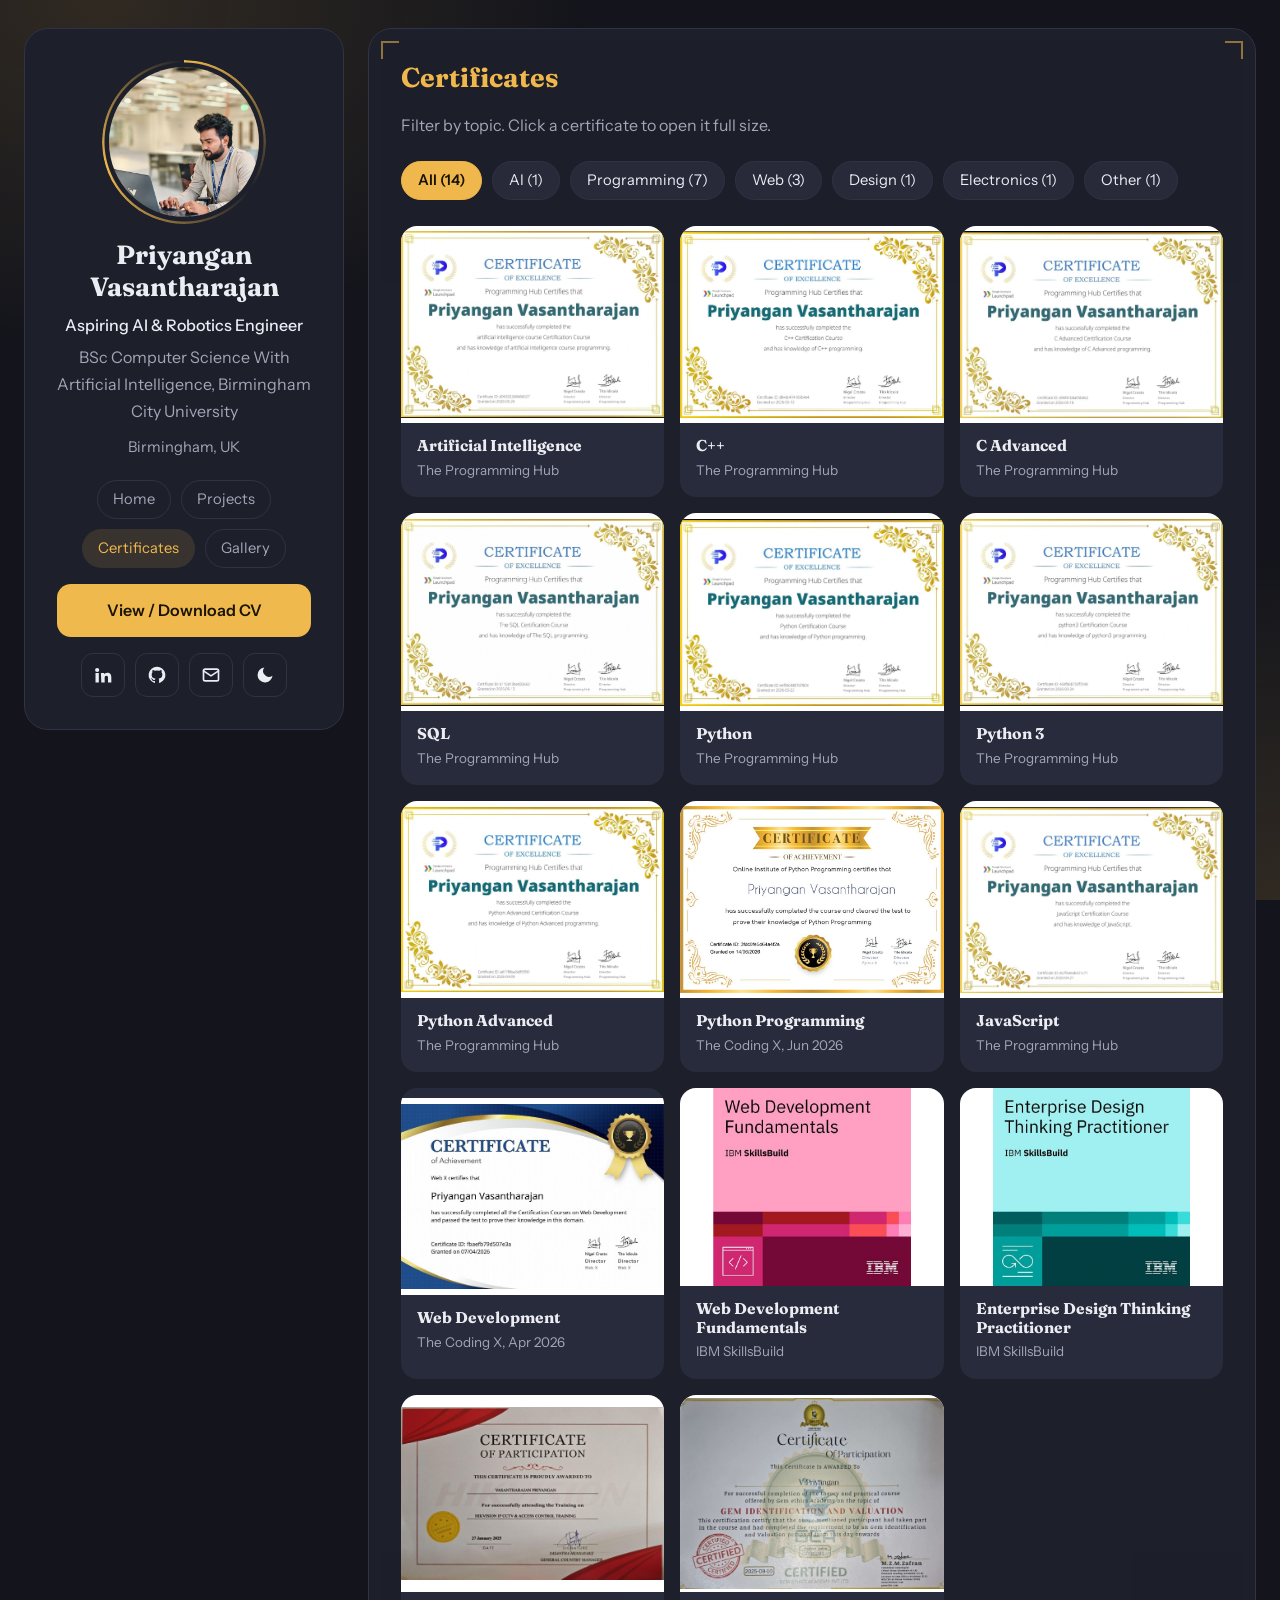
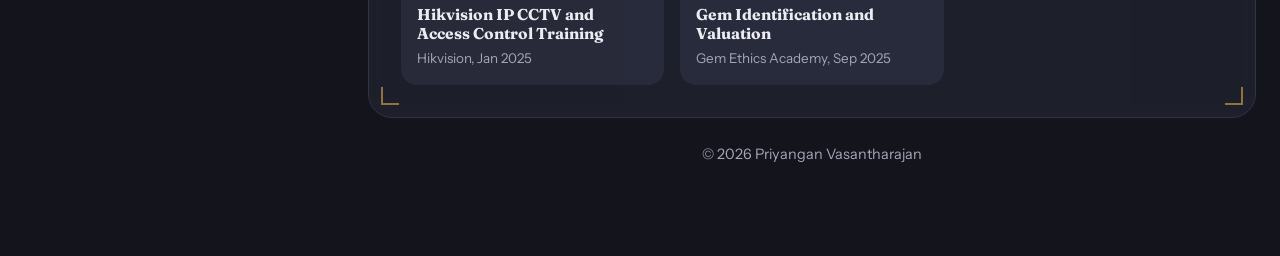
==== certificates.html @ a1d41d50 "Remove Contact me button and make CV button gold Co-Authored-By: Claude Opus 5.5 <noreply@anthropic." ====
<!DOCTYPE html>
<html lang="en">
<head>
<meta charset="UTF-8">
<meta name="viewport" content="width=device-width, initial-scale=1">
<title>Certificates | Priyangan Vasantharajan</title>
<meta name="description" content="Certificates earned by Priyangan Vasantharajan in AI, programming, web development, design and electronics.">
<meta name="author" content="Priyangan Vasantharajan">
<meta name="robots" content="index, follow">
<link rel="canonical" href="https://tvpriyangan-ai.github.io/certificates.html">
<meta property="og:type" content="website">
<meta property="og:site_name" content="Priyangan Vasantharajan">
<meta property="og:title" content="Certificates | Priyangan Vasantharajan">
<meta property="og:description" content="Certificates earned by Priyangan Vasantharajan in AI, programming, web development, design and electronics.">
<meta property="og:url" content="https://tvpriyangan-ai.github.io/certificates.html">
<meta property="og:image" content="https://tvpriyangan-ai.github.io/images/priLab.jpeg">
<meta name="twitter:card" content="summary_large_image">
<link rel="icon" href="images/priLab.jpeg">
<script>document.documentElement.classList.add("js");try{var t=localStorage.getItem("theme");if(t)document.documentElement.setAttribute("data-theme",t)}catch(e){}</script>
<link rel="preconnect" href="https://fonts.googleapis.com">
<link rel="preconnect" href="https://fonts.gstatic.com" crossorigin>
<link href="https://fonts.googleapis.com/css2?family=Fraunces:opsz,wght@9..144,600;9..144,700&family=Instrument+Sans:wght@400;500;600&display=swap" rel="stylesheet">
<link rel="stylesheet" href="style.css">
</head>
<body id="top">
<div id="bar"></div>
<div class="layout two">

<aside class="side">
  <div class="panel prof rv zoom">
    <div class="ph"><img src="images/priLab.jpeg" alt="Priyangan Vasantharajan"></div>
    <h1>Priyangan Vasantharajan</h1>
    <p class="role">Aspiring AI &amp; Robotics Engineer</p>
    <p class="muted">BSc Computer Science With Artificial Intelligence, Birmingham City University</p>
    <p class="where">Birmingham, UK</p>
    <div class="pills"><a href="index.html">Home</a><a href="projects.html">Projects</a><a class="on" href="certificates.html">Certificates</a><a href="gallery.html">Gallery</a></div>
    <a class="btn" href="Priyangan_Updated_CV.pdf" target="_blank" rel="noopener">View / Download CV</a>
    <div class="icons">
      <a href="https://linkedin.com/in/tv-priyangan" target="_blank" rel="noopener" aria-label="LinkedIn"><svg viewBox="0 0 24 24"><path d="M4.98 3.5a2.5 2.5 0 1 1 0 5 2.5 2.5 0 0 1 0-5zM3 9.5h4V21H3zM9.5 9.5h3.8v1.6c.6-1 1.9-1.9 3.9-1.9 4 0 4.8 2.6 4.8 6V21h-4v-5c0-1.3 0-3-1.9-3s-2.1 1.4-2.1 2.9V21h-4z"/></svg></a>
      <a href="https://github.com/tvpriyangan-ai" target="_blank" rel="noopener" aria-label="GitHub"><svg viewBox="0 0 24 24"><path d="M12 2a10 10 0 0 0-3.2 19.5c.5.1.7-.2.7-.5v-1.8c-2.8.6-3.4-1.2-3.4-1.2-.5-1.2-1.1-1.5-1.1-1.5-.9-.6.1-.6.1-.6 1 .1 1.5 1 1.5 1 .9 1.5 2.4 1.1 3 .8.1-.7.4-1.1.6-1.4-2.2-.3-4.6-1.1-4.6-5 0-1.1.4-2 1-2.7-.1-.3-.4-1.3.1-2.7 0 0 .8-.3 2.8 1a9.6 9.6 0 0 1 5 0c2-1.3 2.8-1 2.8-1 .5 1.4.2 2.4.1 2.7.6.7 1 1.6 1 2.7 0 3.9-2.4 4.7-4.6 5 .4.3.7.9.7 1.9v2.8c0 .3.2.6.7.5A10 10 0 0 0 12 2z"/></svg></a>
      <a href="mailto:tvpriyangan@gmail.com" aria-label="Email"><svg class="st" viewBox="0 0 24 24"><rect x="3" y="5" width="18" height="14" rx="2"/><path d="m3 7 9 6 9-6"/></svg></a>
      <button id="theme" type="button" aria-label="Switch light or dark theme"><svg viewBox="0 0 24 24"><path d="M21 12.8A9 9 0 1 1 11.2 3a7 7 0 0 0 9.8 9.8z"/></svg></button>
    </div>
  </div>
</aside>

<main>
<section class="panel rv">
    <h2>Certificates</h2>
    <p class="lead" style="margin-bottom:22px">Filter by topic. Click a certificate to open it full size.</p>
    <div class="tabs" id="tabs" role="group" aria-label="Filter certificates"></div>
    <div class="certs" id="all-certs"></div>
  </section>
<footer>© 2026 Priyangan Vasantharajan</footer>
</main>

</div>
<script src="data.js"></script>
<script src="app.js"></script>
</body>
</html>
---- style.css ----
:root {
  --bg: #14151c;
  --card: #1d1f2a;
  --card2: #282b3b;
  --line: #2f3345;
  --text: #ecedf3;
  --muted: #a3a6b8;
  --gold: #f0b94d;
  --soft: rgba(240, 185, 77, 0.13);
  --ink: #1a1405;
}
:root[data-theme="light"] {
  --bg: #f1eee6;
  --card: #fff;
  --card2: #efeadc;
  --line: #e3dccb;
  --text: #22232d;
  --muted: #5f6172;
  --gold: #a9710a;
  --soft: rgba(169, 113, 10, 0.12);
  --ink: #fff;
}
* {
  box-sizing: border-box;
  margin: 0;
}
html {
  scroll-behavior: smooth;
  scroll-padding-top: 24px;
}
body {
  background: var(--bg);
  color: var(--text);
  font:
    400 1rem/1.7 "Instrument Sans",
    system-ui,
    sans-serif;
  min-height: 100vh;
}
body::before {
  content: "";
  position: fixed;
  inset: 0;
  z-index: -1;
  background:
    radial-gradient(700px 500px at 8% 0, var(--soft), transparent 70%),
    radial-gradient(600px 500px at 100% 100%, var(--soft), transparent 70%);
}
h1,
h2,
h3 {
  font-family: Fraunces, Georgia, serif;
  line-height: 1.2;
}
a {
  color: inherit;
}
:focus-visible {
  outline: 2px solid var(--gold);
  outline-offset: 3px;
}
#bar {
  position: fixed;
  top: 0;
  left: 0;
  height: 3px;
  width: 100%;
  background: var(--gold);
  transform: scaleX(0);
  transform-origin: 0 50%;
  z-index: 20;
}
.layout {
  max-width: 1320px;
  margin: 0 auto;
  padding: 28px 24px 60px;
  display: grid;
  grid-template-columns: 320px minmax(0, 1fr) 190px;
  gap: 24px;
  align-items: start;
}
.side {
  position: sticky;
  top: 28px;
}
.panel {
  background: var(--card);
  border: 1px solid var(--line);
  border-radius: 24px;
  padding: 32px;
  margin-bottom: 24px;
}
.side .panel {
  margin: 0;
}
h2 {
  font-size: 1.7rem;
  color: var(--gold);
  margin-bottom: 18px;
}
.muted,
.lead {
  color: var(--muted);
}
/* profile */
.prof {
  text-align: center;
}
.ph {
  position: relative;
  width: 150px;
  height: 150px;
  margin: 6px auto 22px;
}
.ph::before {
  content: "";
  position: absolute;
  inset: -7px;
  border-radius: 50%;
  background: conic-gradient(
    var(--gold),
    transparent 35%,
    var(--gold) 70%,
    transparent
  );
  -webkit-mask: radial-gradient(
    farthest-side,
    transparent calc(100% - 3px),
    #000 calc(100% - 2px)
  );
  mask: radial-gradient(
    farthest-side,
    transparent calc(100% - 3px),
    #000 calc(100% - 2px)
  );
  animation: spin 9s linear infinite;
}
.ph img {
  width: 100%;
  height: 100%;
  border-radius: 50%;
  object-fit: cover;
  object-position: 70% 30%;
  position: relative;
}
@keyframes spin {
  to {
    transform: rotate(360deg);
  }
}
.prof h1 {
  font-size: 1.65rem;
  margin-bottom: 10px;
}
.prof .role {
  color: var(--text);
  font-weight: 500;
  margin-bottom: 4px;
}
.prof .where {
  color: var(--muted);
  font-size: 0.92rem;
  margin: 10px 0 20px;
}
.pills {
  display: flex;
  gap: 10px;
  justify-content: center;
  margin-bottom: 16px;
}
.pills a {
  border: 1px solid var(--line);
  border-radius: 30px;
  padding: 7px 20px;
  text-decoration: none;
  color: var(--muted);
}
.pills a.on,
.pills a:hover {
  background: var(--soft);
  color: var(--gold);
  border-color: transparent;
}
.btn {
  display: block;
  text-align: center;
  padding: 13px;
  border-radius: 14px;
  background: var(--gold);
  color: var(--ink);
  font-weight: 600;
  text-decoration: none;
  margin-bottom: 10px;
  transition:
    transform 0.25s,
    box-shadow 0.25s;
}
.btn:hover {
  transform: translateY(-3px);
  box-shadow: 0 10px 24px var(--soft);
}
.btn.alt {
  background: none;
  border: 1.5px solid var(--gold);
  color: var(--gold);
}
.icons {
  display: flex;
  gap: 10px;
  justify-content: center;
  margin-top: 16px;
}
.icons a,
.icons button {
  width: 44px;
  height: 44px;
  border-radius: 12px;
  border: 1px solid var(--line);
  background: none;
  color: var(--text);
  display: grid;
  place-items: center;
  cursor: pointer;
  transition: 0.25s;
}
.icons a:hover,
.icons button:hover {
  border-color: var(--gold);
  color: var(--gold);
  transform: translateY(-3px);
}
.icons svg {
  width: 20px;
  height: 20px;
  fill: currentColor;
}
.icons svg.st {
  fill: none;
  stroke: currentColor;
  stroke-width: 2;
  stroke-linecap: round;
  stroke-linejoin: round;
}
/* toc */
.toc h2 {
  font-family: "Instrument Sans", sans-serif;
  font-size: 0.8rem;
  letter-spacing: 0.14em;
  margin-bottom: 12px;
}
.toc ol {
  list-style: none;
  padding: 0;
  display: grid;
}
.toc a {
  display: flex;
  justify-content: space-between;
  padding: 6px 10px;
  border-left: 2px solid var(--line);
  text-decoration: none;
  color: var(--muted);
  font-size: 0.95rem;
  transition: 0.25s;
}
.toc a span {
  font-size: 0.72rem;
  opacity: 0.6;
  align-self: center;
}
.toc a.on {
  color: var(--text);
  border-color: var(--gold);
  padding-left: 16px;
}
/* content */
.about p {
  color: var(--muted);
  margin-bottom: 14px;
  max-width: 70ch;
  font-size: 1.05rem;
}
.about p strong {
  color: var(--text);
}
.chips {
  display: flex;
  flex-wrap: wrap;
  gap: 8px;
  list-style: none;
  padding: 0;
}
.chips li {
  background: var(--card2);
  border-radius: 20px;
  padding: 3px 13px;
  font-size: 0.85rem;
}
.stats {
  display: grid;
  grid-template-columns: repeat(auto-fit, minmax(150px, 1fr));
  gap: 14px;
}
.stat {
  background: var(--card2);
  border-radius: 16px;
  padding: 22px 16px;
  text-align: center;
}
.stat b {
  display: block;
  font:
    700 2.2rem Fraunces,
    serif;
  color: var(--gold);
}
.stat span {
  color: var(--muted);
  font-size: 0.9rem;
}
.skills {
  display: grid;
  grid-template-columns: repeat(auto-fit, minmax(220px, 1fr));
  gap: 22px;
}
.skills h3 {
  font-size: 1.05rem;
  margin-bottom: 10px;
}
.projects {
  display: grid;
  grid-template-columns: repeat(auto-fit, minmax(280px, 1fr));
  gap: 18px;
}
.proj {
  background: var(--card2);
  border-radius: 18px;
  overflow: hidden;
  display: flex;
  flex-direction: column;
  transition:
    transform 0.2s,
    box-shadow 0.3s;
  transform-style: preserve-3d;
}
.proj:hover {
  box-shadow: 0 18px 40px rgba(0, 0, 0, 0.28);
}
.proj.big {
  grid-column: 1/-1;
  flex-direction: row;
}
.shot {
  aspect-ratio: 16/10;
  background: linear-gradient(135deg, var(--card), var(--bg));
  display: flex;
  align-items: center;
  justify-content: center;
  color: var(--muted);
  font-size: 0.85rem;
  text-align: center;
  padding: 10px;
  overflow: hidden;
}
.shot img {
  width: 100%;
  height: 100%;
  object-fit: cover;
  display: block;
  transition: transform 0.7s;
}
.proj:hover .shot img {
  transform: scale(1.06);
}
.big .shot {
  flex: 1.1;
  aspect-ratio: auto;
  min-height: 250px;
}
.pb {
  padding: 20px;
  flex: 1;
  display: flex;
  flex-direction: column;
  gap: 10px;
}
.pb h3 {
  font-size: 1.2rem;
}
.pb p {
  color: var(--muted);
  font-size: 0.94rem;
}
.links {
  margin-top: auto;
  display: flex;
  gap: 16px;
  font-weight: 600;
  font-size: 0.9rem;
}
.links a {
  color: var(--gold);
}
.tl {
  position: relative;
  border-left: 0;
  padding-left: 30px;
  display: grid;
  gap: 28px;
}
.tl::before {
  content: "";
  position: absolute;
  left: 0;
  top: 6px;
  bottom: 6px;
  width: 2px;
  background: var(--gold);
  transform: scaleY(0);
  transform-origin: top;
  transition: transform 1.6s ease;
}
.tl.in::before,
html:not(.js) .tl::before {
  transform: none;
}
.tl article {
  position: relative;
}
.tl article::before {
  content: "";
  position: absolute;
  left: -36px;
  top: 8px;
  width: 14px;
  height: 14px;
  border-radius: 50%;
  background: var(--gold);
  box-shadow: 0 0 0 5px var(--soft);
}
.tl time {
  display: inline-block;
  background: var(--card2);
  border-radius: 6px;
  padding: 0 10px;
  font-size: 0.82rem;
  color: var(--muted);
  margin-bottom: 4px;
}
.tl h3 {
  font-size: 1.15rem;
}
.tl .org {
  color: var(--gold);
  margin-bottom: 4px;
}
.tl p {
  color: var(--muted);
  max-width: 66ch;
}
.certs {
  display: grid;
  grid-template-columns: repeat(auto-fit, minmax(220px, 1fr));
  gap: 16px;
}
.cert {
  border: 0;
  font: inherit;
  color: inherit;
  text-align: left;
  cursor: pointer;
  width: 100%;
  padding: 0;
  background: var(--card2);
  border-radius: 16px;
  overflow: hidden;
  transition: transform 0.3s;
}
.cert:hover {
  transform: translateY(-5px);
}
.cert .shot {
  aspect-ratio: 4/3;
}
.cert .shot img {
  object-fit: contain;
  background: #fff;
}
.cert .b {
  padding: 14px 16px;
}
.cert h3 {
  font-size: 0.98rem;
}
.cert span {
  color: var(--muted);
  font-size: 0.84rem;
}
.cert .lk {
  display: inline-block;
  margin-top: 6px;
  color: var(--gold);
  font-size: 0.84rem;
  font-weight: 600;
}
.more {
  margin-top: 24px;
}
.more .btn {
  display: inline-block;
  padding: 11px 26px;
}
.tabs {
  display: flex;
  gap: 10px;
  flex-wrap: wrap;
  margin-bottom: 26px;
}
.tabs button {
  background: var(--card2);
  color: var(--text);
  border: 1px solid var(--line);
  border-radius: 20px;
  padding: 6px 16px;
  font: inherit;
  font-size: 0.92rem;
  cursor: pointer;
}
.tabs button[aria-pressed="true"] {
  background: var(--gold);
  color: var(--ink);
  border-color: var(--gold);
  font-weight: 600;
}
.gal {
  columns: 3 230px;
  column-gap: 16px;
}
.gi {
  display: block;
  width: 100%;
  position: relative;
  break-inside: avoid;
  margin-bottom: 16px;
  border: 0;
  border-radius: 16px;
  overflow: hidden;
  cursor: pointer;
  padding: 0;
  background: var(--card2);
  color: var(--text);
  font: inherit;
  text-align: left;
}
.gi img {
  width: 100%;
  display: block;
  transition: transform 0.7s;
}
.gi:hover img {
  transform: scale(1.07);
}
.gi .cap {
  position: absolute;
  inset: auto 0 0 0;
  padding: 34px 14px 12px;
  background: linear-gradient(transparent, rgba(0, 0, 0, 0.85));
  color: #fff;
  font-size: 0.88rem;
  transform: translateY(60%);
  opacity: 0;
  transition: 0.4s;
}
.gi:hover .cap,
.gi:focus-visible .cap {
  transform: none;
  opacity: 1;
}
.gi .cap b {
  display: block;
  color: var(--gold);
}
.gi.txt {
  padding: 20px;
  cursor: default;
}
.gi.txt b {
  display: block;
  font:
    700 1.5rem Fraunces,
    serif;
  color: var(--gold);
  margin-bottom: 4px;
}
.contact .row {
  display: flex;
  gap: 12px;
  flex-wrap: wrap;
}
.contact .row a {
  background: var(--card2);
  padding: 12px 22px;
  border-radius: 12px;
  text-decoration: none;
  transition: 0.25s;
}
.contact .row a:hover {
  color: var(--gold);
  transform: translateY(-3px);
}
dialog {
  border: 0;
  border-radius: 16px;
  background: var(--card);
  color: var(--text);
  padding: 16px;
  max-width: min(92vw, 900px);
}
dialog::backdrop {
  background: rgba(0, 0, 0, 0.8);
}
dialog img {
  max-width: 100%;
  max-height: 78vh;
  display: block;
  margin: 0 auto;
  border-radius: 8px;
}
dialog p {
  margin: 10px 0;
  text-align: center;
}
dialog button {
  display: block;
  margin: 0 auto;
  background: var(--gold);
  color: var(--ink);
  border: 0;
  border-radius: 8px;
  padding: 8px 24px;
  font: inherit;
  font-weight: 600;
  cursor: pointer;
}
footer {
  text-align: center;
  color: var(--muted);
  font-size: 0.9rem;
  padding-bottom: 30px;
}
.simple {
  max-width: 1100px;
  margin: 0 auto;
  padding: 28px 24px;
}
.simple .back {
  display: inline-block;
  margin-bottom: 20px;
  color: var(--gold);
  text-decoration: none;
  font-weight: 600;
}
/* scroll animation, only when JS is on */
.js .rv {
  opacity: 0;
  transform: translateY(32px);
  transition:
    opacity 0.8s,
    transform 0.8s cubic-bezier(0.2, 0.7, 0.2, 1);
  transition-delay: var(--d, 0s);
}
.js .rv.in {
  opacity: 1;
  transform: none;
}
.js .rv.zoom {
  transform: scale(0.94);
}
.js .rv.zoom.in {
  transform: none;
}
.js .shot img.rvimg {
  clip-path: inset(0 100% 0 0);
  transition: clip-path 1.1s cubic-bezier(0.2, 0.7, 0.2, 1);
}
.js .in .shot img.rvimg,
.js .shot img.rvimg.in {
  clip-path: inset(0);
}
@media (max-width: 1100px) {
  .layout {
    grid-template-columns: 300px minmax(0, 1fr);
  }
  .toc {
    display: none;
  }
}
@media (max-width: 820px) {
  .layout {
    grid-template-columns: 1fr;
  }
  .side {
    position: static;
  }
  .panel {
    padding: 24px;
  }
  .proj.big {
    flex-direction: column;
  }
}
@media (prefers-reduced-motion: reduce) {
  html {
    scroll-behavior: auto;
  }
  .ph::before {
    animation: none;
  }
  .js .rv,
  .js .rv.zoom {
    opacity: 1;
    transform: none;
    transition: none;
  }
  .js .shot img.rvimg {
    clip-path: none;
  }
  .tl::before {
    transform: none;
    transition: none;
  }
}

/* ---- each section opens like a laptop lid, then a scan sweeps across ---- */
.js main > .panel.rv {
  opacity: 0;
  transform: perspective(1200px) rotateX(-62deg) translateY(30px);
  transform-origin: 50% 100%;
  transition:
    transform 1.1s cubic-bezier(0.2, 0.8, 0.2, 1),
    opacity 0.6s;
}
.js main > .panel.rv.in {
  opacity: 1;
  transform: none;
}
main > .panel {
  position: relative;
  overflow: hidden;
}
main > .panel::before {
  content: "";
  position: absolute;
  inset: 12px;
  pointer-events: none;
  opacity: 0;
  transition: opacity 0.8s 0.6s;
  background:
    linear-gradient(var(--gold), var(--gold)) top left/18px 2px,
    linear-gradient(var(--gold), var(--gold)) top left/2px 18px,
    linear-gradient(var(--gold), var(--gold)) top right/18px 2px,
    linear-gradient(var(--gold), var(--gold)) top right/2px 18px,
    linear-gradient(var(--gold), var(--gold)) bottom left/18px 2px,
    linear-gradient(var(--gold), var(--gold)) bottom left/2px 18px,
    linear-gradient(var(--gold), var(--gold)) bottom right/18px 2px,
    linear-gradient(var(--gold), var(--gold)) bottom right/2px 18px;
  background-repeat: no-repeat;
}
main > .panel.in::before {
  opacity: 0.55;
}
main > .panel.in::after {
  content: "";
  position: absolute;
  left: 0;
  right: 0;
  top: -100px;
  height: 100px;
  pointer-events: none;
  background: linear-gradient(
    transparent,
    rgba(240, 185, 77, 0.28) 70%,
    var(--gold)
  );
  opacity: 0;
  animation: scan 1.5s ease-out 0.55s 1 both;
}
@keyframes scan {
  0% {
    top: -100px;
    opacity: 1;
  }
  85% {
    opacity: 1;
  }
  100% {
    top: 100%;
    opacity: 0;
  }
}
@media (prefers-reduced-motion: reduce) {
  .boot {
    height: auto;
    padding: 40px 0;
  }
  .stage {
    position: static;
    height: auto;
  }
  .js main > .panel.rv {
    transform: none;
    opacity: 1;
    transition: none;
  }
  main > .panel.in::after {
    animation: none;
    display: none;
  }
}

/* ---- multi-page additions ---- */
.layout.two {
  grid-template-columns: 320px minmax(0, 1fr);
}
.pills {
  flex-wrap: wrap;
}
.pills a {
  padding: 6px 15px;
  font-size: 0.92rem;
}
.explore {
  display: grid;
  grid-template-columns: repeat(auto-fit, minmax(200px, 1fr));
  gap: 16px;
}
.ex {
  display: block;
  background: var(--card2);
  border-radius: 18px;
  padding: 24px 22px;
  text-decoration: none;
  transform-style: preserve-3d;
}
.ex b {
  display: block;
  font:
    700 1.35rem Fraunces,
    serif;
  color: var(--gold);
}
.ex span {
  color: var(--muted);
  font-size: 0.92rem;
}
.ex i {
  display: block;
  font-style: normal;
  margin-top: 14px;
  color: var(--gold);
  font-size: 1.3rem;
}
.shots {
  display: flex;
  gap: 14px;
  overflow-x: auto;
  padding: 4px 20px 18px;
  perspective: 900px;
}
.shots button {
  flex: none;
  height: 300px;
  border: 0;
  padding: 0;
  border-radius: 14px;
  overflow: hidden;
  background: var(--card);
  cursor: pointer;
  transition:
    transform 0.35s,
    box-shadow 0.35s;
}
.shots button:hover {
  transform: translateY(-8px) rotateY(-8deg);
  box-shadow: 0 18px 30px rgba(0, 0, 0, 0.35);
}
.shots img {
  height: 100%;
  width: auto;
  display: block;
}
.noshots {
  margin: 0 20px 20px;
  padding: 26px;
  border-radius: 12px;
  border: 1px dashed var(--line);
  color: var(--muted);
  font-size: 0.9rem;
  text-align: center;
}
.proj .pb {
  padding-bottom: 10px;
}
.js .rv.in.tilt {
  transition:
    transform 0.25s ease-out,
    box-shadow 0.3s;
  transition-delay: 0s;
}
.cert .shot {
  padding: 0;
  background: #fff;
}
.cert .b {
  min-height: 74px;
}

/* home: software explore, posters, sidebar achievements */
.ex .chips {
  margin-top: 12px;
}
.ex span {
  display: block;
}
.toc {
  max-height: calc(100vh - 56px);
  overflow-y: auto;
  scrollbar-width: thin;
}
.toc .ach-h {
  margin-top: 28px;
}
.ach {
  list-style: none;
  padding: 0;
  display: grid;
  gap: 14px;
  font-size: 0.95rem;
  line-height: 1.45;
}
.ach li {
  background: var(--card2);
  border-left: 3px solid var(--gold);
  border-radius: 0 12px 12px 0;
  padding: 10px 12px;
}
.ach b {
  display: block;
  color: var(--gold);
  font-size: 0.85rem;
  letter-spacing: 0.06em;
  margin-bottom: 2px;
}
.ach span {
  color: var(--text);
}
/* wider right sidebar on the home page */
.layout:not(.two) {
  max-width: 1440px;
  grid-template-columns: 300px minmax(0, 1fr) 270px;
}
.toc h2 {
  font-size: 0.9rem;
}
.toc a {
  font-size: 1.02rem;
  padding: 8px 12px;
}
@media (max-width: 1200px) {
  .layout:not(.two) {
    grid-template-columns: 300px minmax(0, 1fr);
  }
  .toc {
    display: none;
  }
}
@media (max-width: 820px) {
  .layout:not(.two) {
    grid-template-columns: 1fr;
  }
}
/* compact versions of projects, certificates and gallery on the home page */
.projects.mini {
  grid-template-columns: 1fr;
  gap: 14px;
}
.mini .pb {
  padding: 16px 18px 8px;
  gap: 8px;
}
.mini .pb h3 {
  font-size: 1.08rem;
}
.mini .pb p {
  font-size: 0.9rem;
}
.mini .shots {
  padding: 4px 18px 14px;
  gap: 10px;
}
.mini .shots button {
  height: 130px;
  border-radius: 10px;
}
.mini .noshots {
  margin: 0 18px 16px;
  padding: 14px;
}
.certs.mini {
  grid-template-columns: repeat(auto-fill, minmax(150px, 1fr));
  gap: 12px;
}
.certs.mini .b {
  padding: 10px 12px;
  min-height: 0;
}
.certs.mini h3 {
  font-size: 0.86rem;
}
.certs.mini span {
  font-size: 0.76rem;
}
.gal.mini {
  columns: 4 140px;
  column-gap: 12px;
}
.gal.mini .gi {
  margin-bottom: 12px;
}
.gal.mini .gi .cap {
  font-size: 0.78rem;
  padding: 24px 10px 8px;
}
#software .explore {
  grid-template-columns: repeat(auto-fit, minmax(240px, 1fr));
}
.psts {
  display: flex;
  gap: 10px;
  margin-top: 14px;
}
.pst {
  flex: 1;
  max-width: 150px;
  border: 0;
  padding: 0;
  border-radius: 10px;
  overflow: hidden;
  background: #fff;
  cursor: zoom-in;
  transition: transform 0.3s;
}
.pst:hover {
  transform: translateY(-4px);
}
.pst img {
  display: block;
  width: 100%;
  height: auto;
}
.ex .go {
  display: inline-block;
  margin-top: 14px;
  color: var(--gold);
  font-weight: 600;
  text-decoration: none;
}
.ex .go:hover {
  text-decoration: underline;
}
/* Early Innovations: small square grid, click to enlarge */
.inv {
  display: grid;
  grid-template-columns: repeat(auto-fill, minmax(120px, 1fr));
  gap: 12px;
}
.it {
  position: relative;
  aspect-ratio: 1;
  border: 1px solid var(--line);
  border-radius: 14px;
  overflow: hidden;
  padding: 0;
  background: var(--card2);
  cursor: zoom-in;
  font: inherit;
  color: var(--text);
  transition:
    box-shadow 0.35s,
    border-color 0.35s;
}
.it img {
  width: 100%;
  height: 100%;
  object-fit: cover;
  display: block;
  transition:
    transform 0.6s cubic-bezier(0.2, 0.7, 0.2, 1),
    filter 0.6s;
}
.it::after {
  content: "";
  position: absolute;
  inset: 0;
  background: linear-gradient(120deg, transparent 30%, rgba(255, 255, 255, 0.28) 50%, transparent 70%);
  transform: translateX(-120%);
  transition: transform 0.8s;
  pointer-events: none;
}
.it .cap {
  position: absolute;
  inset: auto 0 0 0;
  padding: 22px 8px 7px;
  background: linear-gradient(transparent, rgba(0, 0, 0, 0.85));
  color: #fff;
  font-size: 0.74rem;
  font-weight: 600;
  text-align: center;
  transform: translateY(100%);
  transition: transform 0.35s;
}
.it:hover,
.it:focus-visible {
  border-color: var(--gold);
  box-shadow: 0 10px 26px var(--soft);
}
.js .it.rv.in {
  transition:
    transform 0.35s,
    box-shadow 0.35s,
    border-color 0.35s;
  animation: tile-in 0.7s cubic-bezier(0.2, 0.7, 0.2, 1) var(--d, 0s) backwards;
}
@keyframes tile-in {
  from {
    opacity: 0;
    transform: translateY(24px) scale(0.85);
  }
}
.js .it.rv.in:hover,
.js .it.rv.in:focus-visible {
  transform: translateY(-5px);
}
.it:hover img,
.it:focus-visible img {
  transform: scale(1.12) rotate(1deg);
  filter: saturate(1.2);
}
.it:hover::after,
.it:focus-visible::after {
  transform: translateX(120%);
}
.it:hover .cap,
.it:focus-visible .cap {
  transform: none;
}
dialog[open] {
  animation: box-in 0.35s cubic-bezier(0.2, 0.7, 0.2, 1);
}
dialog[open]::backdrop {
  animation: fade-in 0.35s;
}
@keyframes box-in {
  from {
    opacity: 0;
    transform: scale(0.85);
  }
}
@keyframes fade-in {
  from {
    opacity: 0;
  }
}
@media (hover: none) {
  .it .cap {
    transform: none;
  }
}
@media (prefers-reduced-motion: reduce) {
  .it img,
  .it::after,
  .it .cap {
    transition: none;
  }
  .js .it.rv.in,
  dialog[open],
  dialog[open]::backdrop {
    animation: none;
  }
}
/* ---- responsive fixes for phones and tablets ---- */
html {
  overflow-x: hidden;
}
@supports (overflow-x: clip) {
  html,
  body {
    overflow-x: clip;
  }
}
img {
  max-width: 100%;
}
@media (max-width: 820px) {
  .layout.two {
    grid-template-columns: 1fr;
  }
  .js main > .panel.rv {
    transform: perspective(1200px) rotateX(-25deg) translateY(30px);
  }
}
@media (max-width: 480px) {
  .layout,
  .simple {
    padding: 16px 16px 40px;
    gap: 16px;
  }
  .panel {
    padding: 20px 16px;
    border-radius: 18px;
    margin-bottom: 16px;
  }
  h2 {
    font-size: 1.45rem;
  }
  .inv {
    grid-template-columns: repeat(auto-fill, minmax(96px, 1fr));
    gap: 10px;
  }
  .psts {
    flex-wrap: wrap;
  }
}
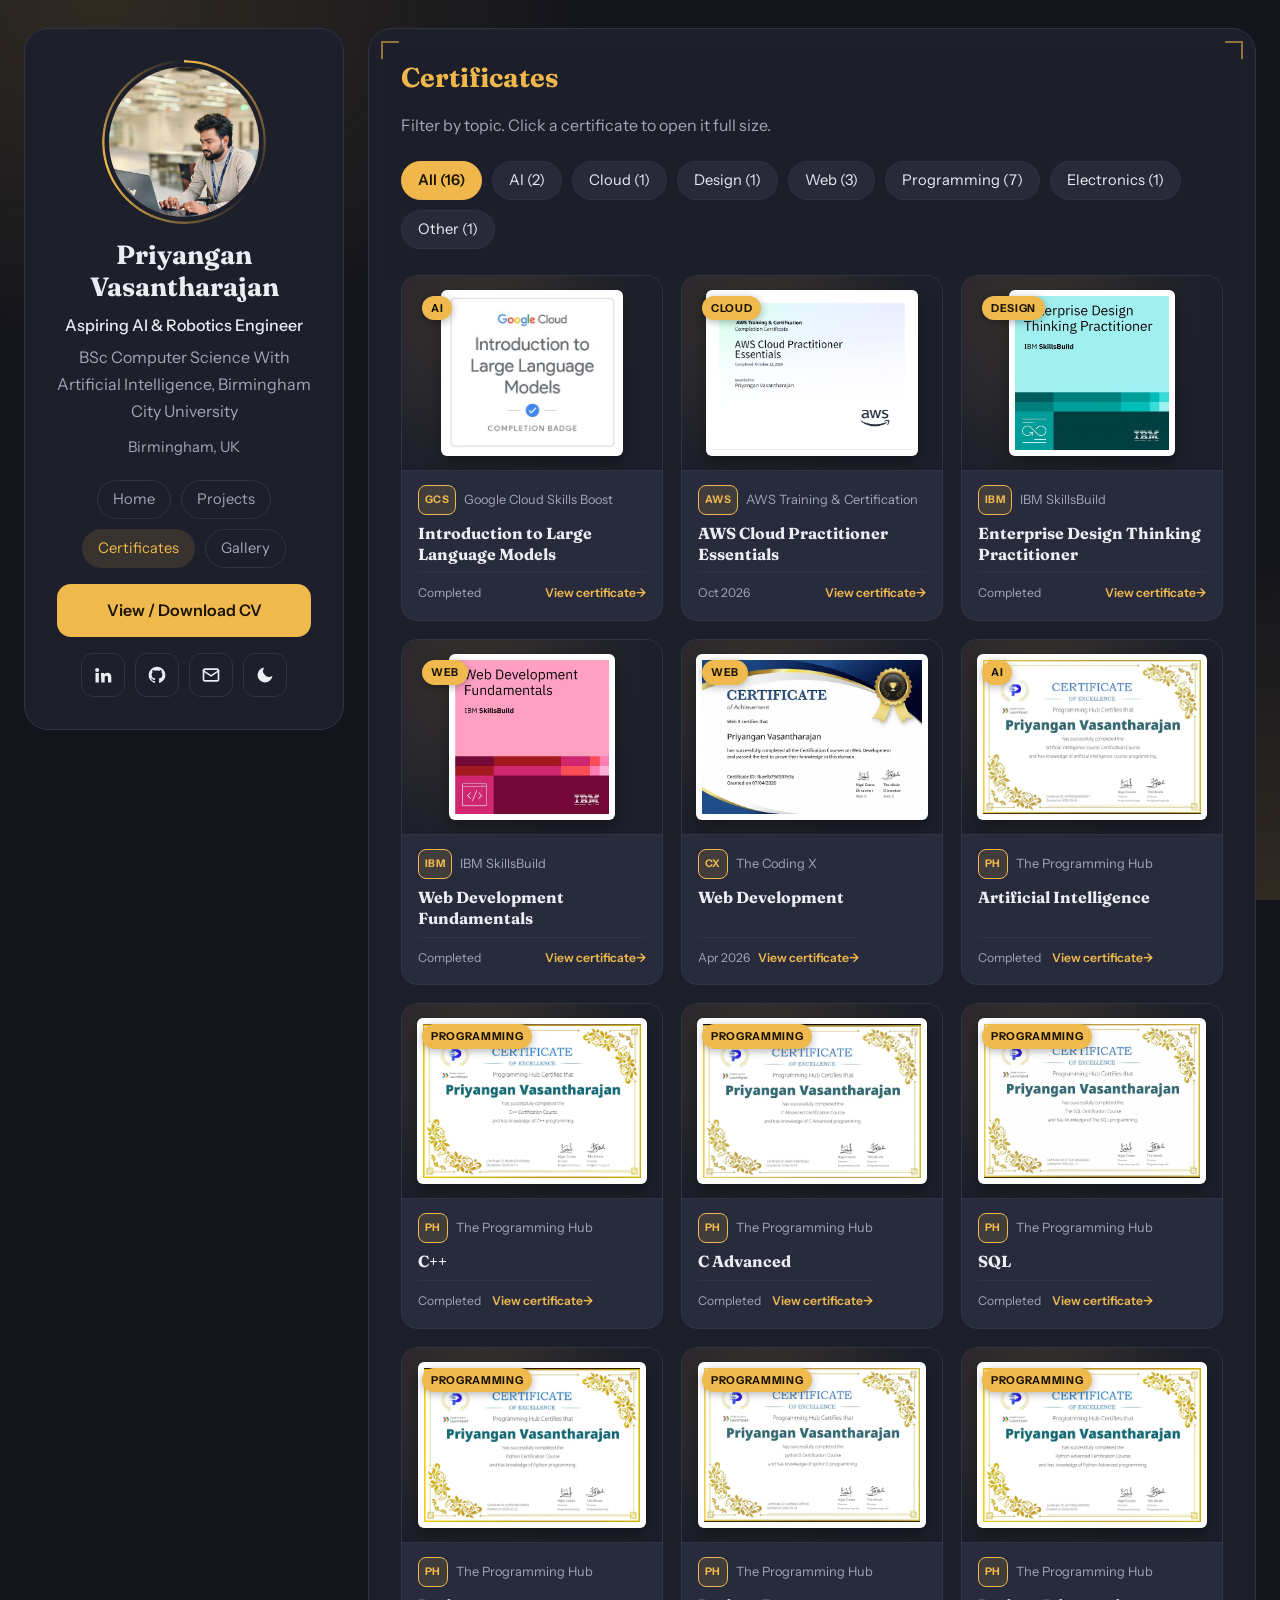
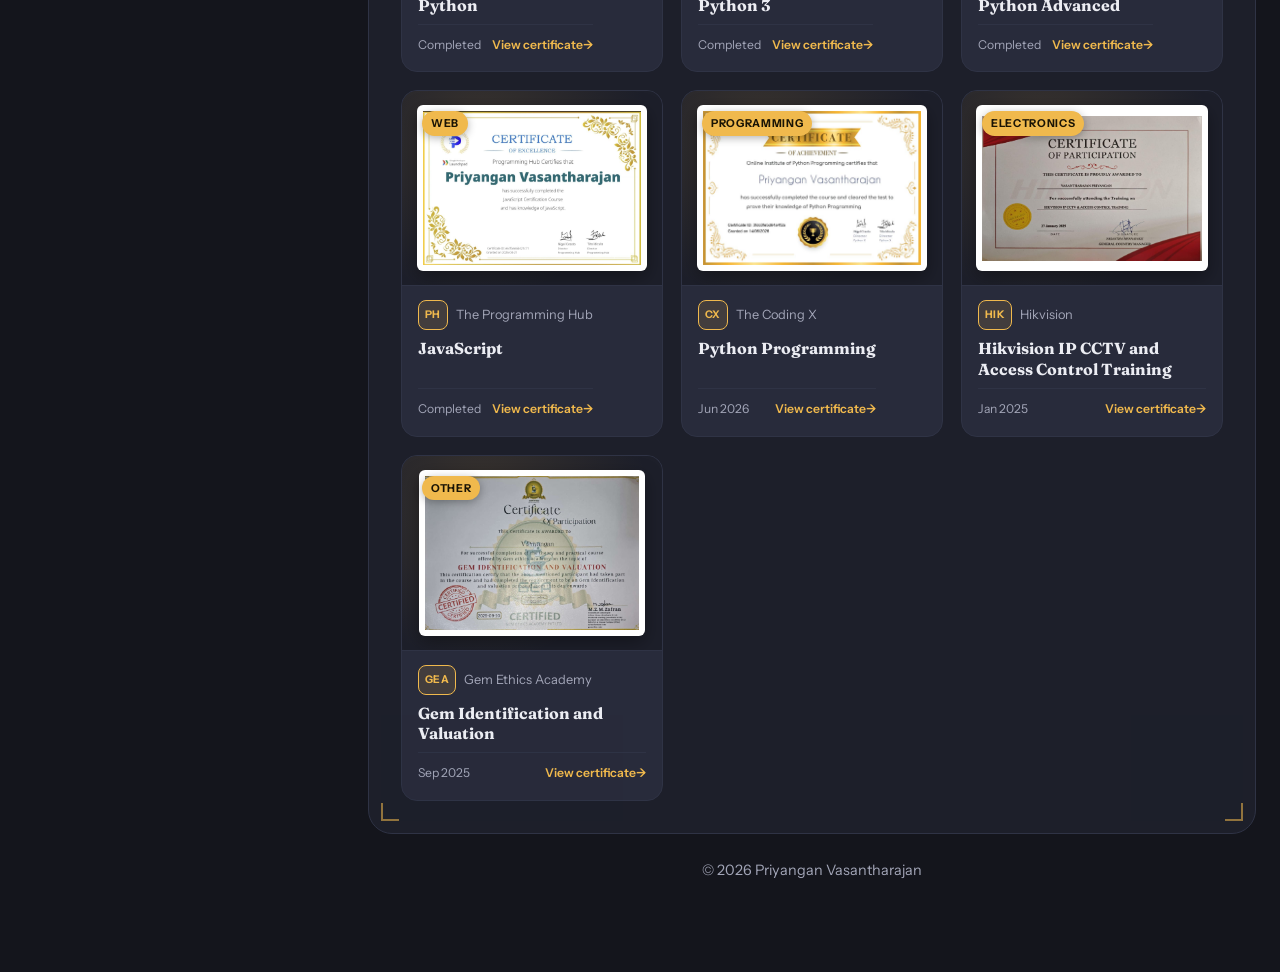
==== commit 65437070: "Add version query to data.js and app.js so browsers load updated content Co-Authored-By: Claude Opus" ====
--- a/certificates.html
+++ b/certificates.html
@@ -55,7 +55,7 @@
 </main>
 
 </div>
-<script src="data.js"></script>
-<script src="app.js"></script>
+<script src="data.js?v=2"></script>
+<script src="app.js?v=2"></script>
 </body>
 </html>
--- a/style.css
+++ b/style.css
@@ -1231,3 +1231,378 @@
     flex-wrap: wrap;
   }
 }
+/* Skills: each category in its own card */
+.skills {
+  grid-template-columns: repeat(auto-fill, minmax(250px, 1fr));
+  gap: 16px;
+}
+.skills > div {
+  position: relative;
+  background: var(--card2);
+  border: 1px solid var(--line);
+  border-radius: 16px;
+  padding: 18px 18px 20px;
+  overflow: hidden;
+  transition:
+    transform 0.3s,
+    border-color 0.3s,
+    box-shadow 0.3s;
+}
+.skills > div::before {
+  content: "";
+  position: absolute;
+  inset: 0 0 auto 0;
+  height: 3px;
+  background: linear-gradient(90deg, var(--gold), transparent);
+}
+.skills > div:hover {
+  transform: translateY(-4px);
+  border-color: var(--gold);
+  box-shadow: 0 12px 28px var(--soft);
+}
+.skills h3 {
+  color: var(--gold);
+  padding-bottom: 10px;
+  margin-bottom: 14px;
+  border-bottom: 1px solid var(--line);
+}
+.skills .chips li {
+  background: var(--card);
+  border: 1px solid var(--line);
+  padding: 4px 12px;
+  transition:
+    border-color 0.25s,
+    color 0.25s;
+}
+.skills .chips li:hover {
+  border-color: var(--gold);
+  color: var(--gold);
+}
+@media (max-width: 480px) {
+  .skills {
+    grid-template-columns: 1fr;
+  }
+}
+@media (prefers-reduced-motion: reduce) {
+  .skills > div,
+  .skills > div:hover {
+    transition: none;
+    transform: none;
+  }
+}
+.skills > div:last-child:nth-child(odd) {
+  grid-column: 1 / -1;
+}
+/* ---- Certificates: professional cards ---- */
+.certs {
+  grid-template-columns: repeat(auto-fill, minmax(230px, 1fr));
+  gap: 18px;
+}
+.cert {
+  display: flex;
+  flex-direction: column;
+  background: var(--card2);
+  border: 1px solid var(--line);
+  border-radius: 16px;
+  transition:
+    transform 0.3s,
+    border-color 0.3s,
+    box-shadow 0.3s;
+}
+.cert:hover,
+.cert:focus-visible {
+  border-color: var(--gold);
+  box-shadow: 0 14px 32px var(--soft);
+}
+.cert .shot {
+  position: relative;
+  aspect-ratio: 4/3;
+  padding: 14px;
+  background:
+    radial-gradient(circle at 30% 20%, var(--soft), transparent 70%),
+    var(--card);
+  border-bottom: 1px solid var(--line);
+}
+.cert .mat {
+  height: 100%;
+  display: flex;
+  align-items: center;
+  justify-content: center;
+  background: #fff;
+  border-radius: 6px;
+  padding: 6px;
+  box-shadow: 0 6px 18px rgba(0, 0, 0, 0.35);
+  overflow: hidden;
+  color: #555;
+  font-size: 0.8rem;
+}
+.cert .mat img {
+  width: 100%;
+  height: 100%;
+  object-fit: contain;
+  background: #fff;
+  transition: transform 0.5s;
+}
+.cert:hover .mat img {
+  transform: scale(1.04);
+}
+.cert .cat {
+  position: absolute;
+  top: 20px;
+  left: 20px;
+  background: var(--gold);
+  color: var(--ink);
+  font-size: 0.68rem;
+  font-weight: 700;
+  letter-spacing: 0.06em;
+  text-transform: uppercase;
+  padding: 3px 9px;
+  border-radius: 20px;
+  box-shadow: 0 2px 8px rgba(0, 0, 0, 0.3);
+}
+.cert .b {
+  display: flex;
+  flex-direction: column;
+  gap: 8px;
+  flex: 1;
+  padding: 14px 16px 16px;
+  min-height: 0;
+}
+.cert .iss {
+  display: flex;
+  align-items: center;
+  gap: 8px;
+  min-width: 0;
+}
+.cert .iss i {
+  flex: none;
+  display: grid;
+  place-items: center;
+  min-width: 30px;
+  height: 30px;
+  padding: 0 6px;
+  border-radius: 8px;
+  background: var(--soft);
+  border: 1px solid var(--gold);
+  color: var(--gold);
+  font-style: normal;
+  font-size: 0.66rem;
+  font-weight: 700;
+  letter-spacing: 0.04em;
+}
+.cert .iss span {
+  color: var(--muted);
+  font-size: 0.8rem;
+  white-space: nowrap;
+  overflow: hidden;
+  text-overflow: ellipsis;
+}
+.cert h3 {
+  font-size: 1rem;
+  line-height: 1.3;
+}
+.cert .meta {
+  margin-top: auto;
+  display: flex;
+  justify-content: space-between;
+  align-items: center;
+  gap: 8px;
+  padding-top: 10px;
+  border-top: 1px solid var(--line);
+  font-size: 0.76rem;
+}
+.cert .meta time {
+  color: var(--muted);
+}
+.cert .meta em {
+  font-style: normal;
+  font-weight: 600;
+  color: var(--gold);
+}
+.cert .meta em::after {
+  content: " →";
+  display: inline-block;
+  transition: transform 0.25s;
+}
+.cert:hover .meta em::after {
+  transform: translateX(3px);
+}
+.cert .lk {
+  margin-top: 0;
+}
+/* compact version on the home page */
+.certs.mini {
+  grid-template-columns: repeat(auto-fill, minmax(170px, 1fr));
+  gap: 14px;
+}
+.certs.mini .shot {
+  padding: 10px;
+}
+.certs.mini .cat {
+  top: 15px;
+  left: 15px;
+  font-size: 0.6rem;
+  padding: 2px 7px;
+}
+.certs.mini .b {
+  padding: 11px 12px 12px;
+  gap: 6px;
+}
+.certs.mini .iss i {
+  min-width: 26px;
+  height: 26px;
+  font-size: 0.6rem;
+}
+.certs.mini .iss span {
+  font-size: 0.72rem;
+}
+.certs.mini h3 {
+  font-size: 0.86rem;
+}
+.certs.mini .meta {
+  font-size: 0.7rem;
+  padding-top: 8px;
+}
+@media (max-width: 480px) {
+  .certs,
+  .certs.mini {
+    grid-template-columns: repeat(auto-fill, minmax(140px, 1fr));
+    gap: 12px;
+  }
+  .cert .meta em {
+    display: none;
+  }
+}
+@media (prefers-reduced-motion: reduce) {
+  .cert .mat img,
+  .cert .meta em::after {
+    transition: none;
+  }
+}
+.certs.mini .cat {
+  display: none;
+}
+@media (max-width: 480px) {
+  .cert .cat {
+    display: none;
+  }
+}
+/* ---- Experience and education: two styled containers ---- */
+.xp {
+  display: grid;
+  grid-template-columns: repeat(auto-fit, minmax(min(100%, 420px), 1fr));
+  gap: 18px;
+}
+.xp-box {
+  position: relative;
+  background: var(--card2);
+  border: 1px solid var(--line);
+  border-radius: 18px;
+  padding: 20px 20px 22px;
+  overflow: hidden;
+}
+.xp-box::before {
+  content: "";
+  position: absolute;
+  inset: 0 0 auto 0;
+  height: 3px;
+  background: linear-gradient(90deg, var(--gold), transparent);
+}
+.xp-head {
+  display: flex;
+  align-items: center;
+  gap: 12px;
+  padding-bottom: 14px;
+  margin-bottom: 20px;
+  border-bottom: 1px solid var(--line);
+}
+.xp-ic {
+  flex: none;
+  display: grid;
+  place-items: center;
+  width: 42px;
+  height: 42px;
+  border-radius: 12px;
+  background: var(--soft);
+  border: 1px solid var(--gold);
+}
+.xp-ic svg {
+  width: 22px;
+  height: 22px;
+  fill: none;
+  stroke: var(--gold);
+  stroke-width: 1.8;
+  stroke-linecap: round;
+  stroke-linejoin: round;
+}
+.xp-head h3 {
+  font-size: 1.25rem;
+  color: var(--gold);
+}
+.xp-n {
+  margin-left: auto;
+  font-size: 0.76rem;
+  color: var(--muted);
+  background: var(--card);
+  border: 1px solid var(--line);
+  border-radius: 20px;
+  padding: 2px 10px;
+  white-space: nowrap;
+}
+.xp .tl {
+  gap: 14px;
+  padding-left: 26px;
+}
+.xp .tl article {
+  background: var(--card);
+  border: 1px solid var(--line);
+  border-radius: 14px;
+  padding: 14px 16px;
+  transition:
+    border-color 0.3s,
+    transform 0.3s,
+    box-shadow 0.3s;
+}
+.xp .tl article:hover {
+  border-color: var(--gold);
+  transform: translateX(4px);
+  box-shadow: 0 10px 24px var(--soft);
+}
+.xp .tl article::before {
+  left: -33px;
+  top: 20px;
+  width: 12px;
+  height: 12px;
+}
+.xp .tl time {
+  background: var(--card2);
+  border: 1px solid var(--line);
+}
+.xp .tl h3 {
+  font-size: 1.02rem;
+  margin: 4px 0 2px;
+}
+.xp .tl p {
+  font-size: 0.92rem;
+}
+@media (max-width: 480px) {
+  .xp-box {
+    padding: 16px 14px 18px;
+  }
+  .xp-head h3 {
+    font-size: 1.1rem;
+  }
+  .xp .tl {
+    padding-left: 22px;
+  }
+  .xp .tl article::before {
+    left: -29px;
+  }
+}
+@media (prefers-reduced-motion: reduce) {
+  .xp .tl article,
+  .xp .tl article:hover {
+    transition: none;
+    transform: none;
+  }
+}
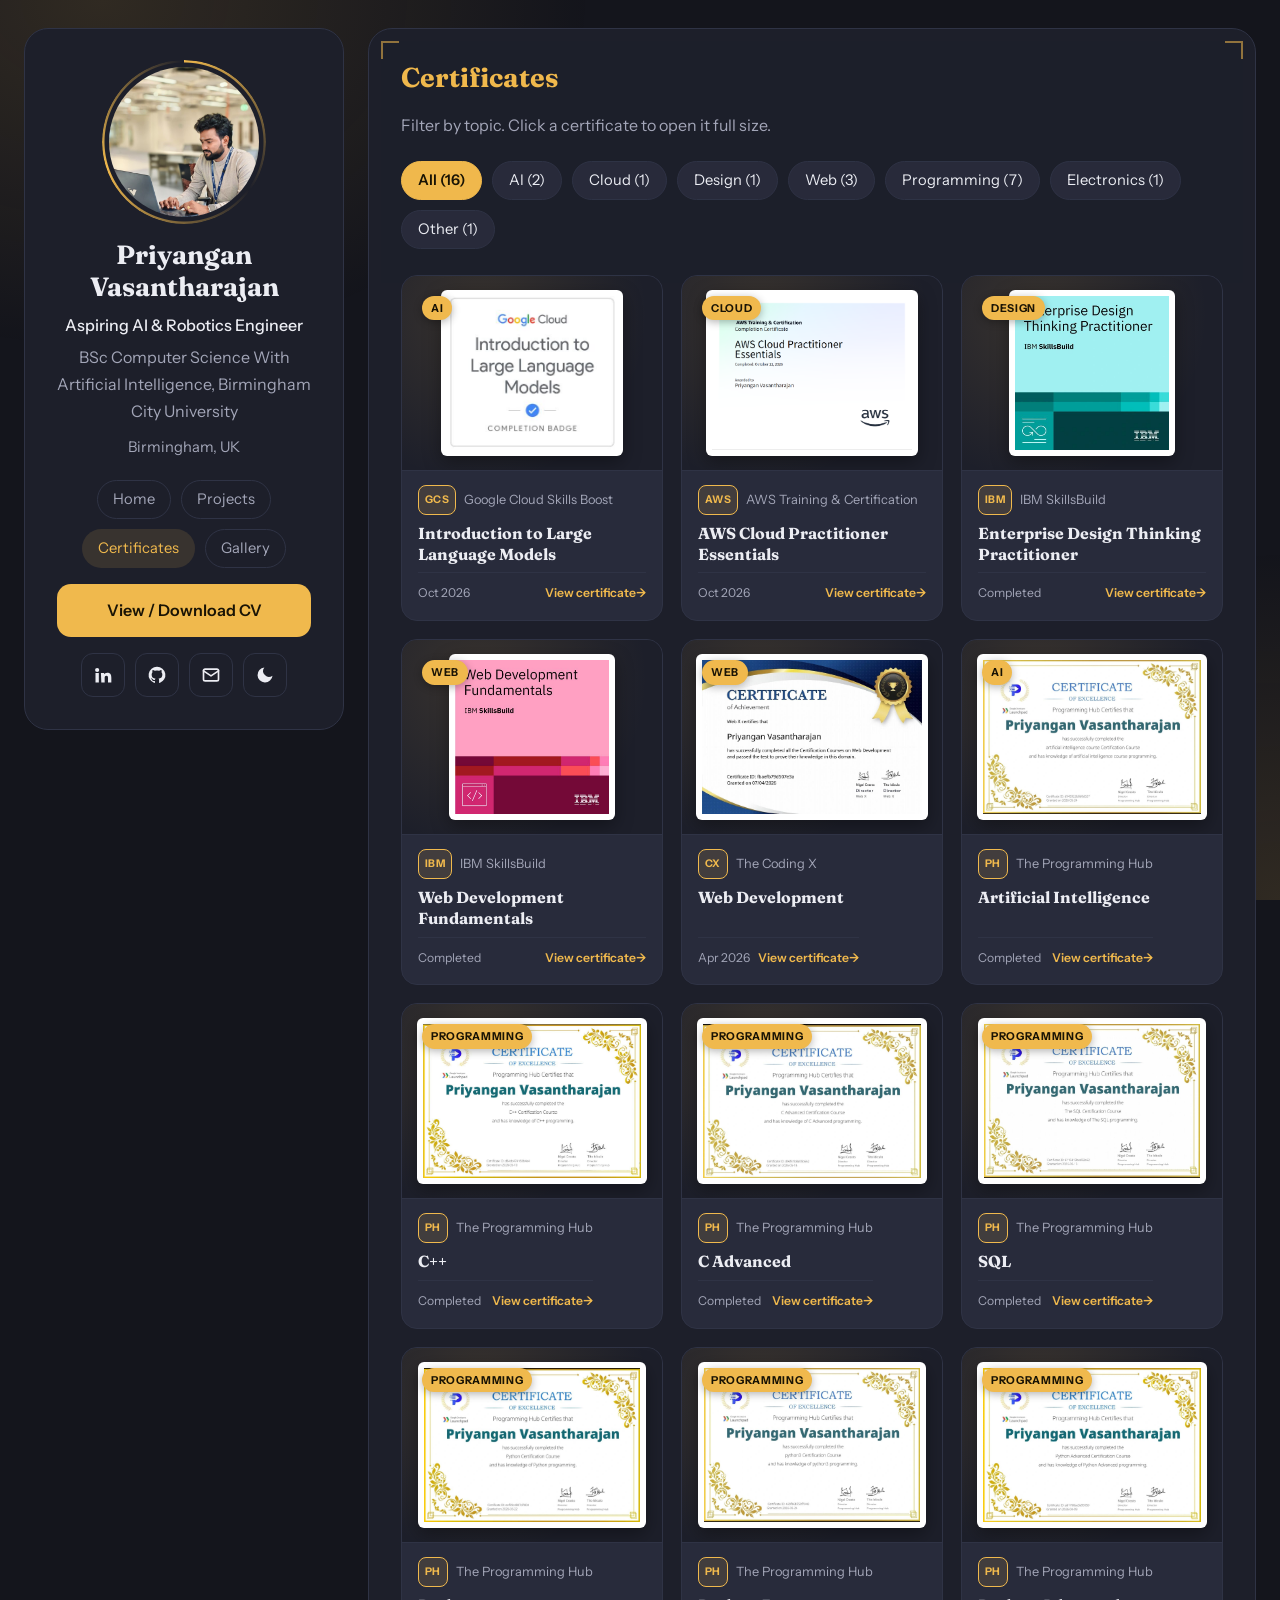
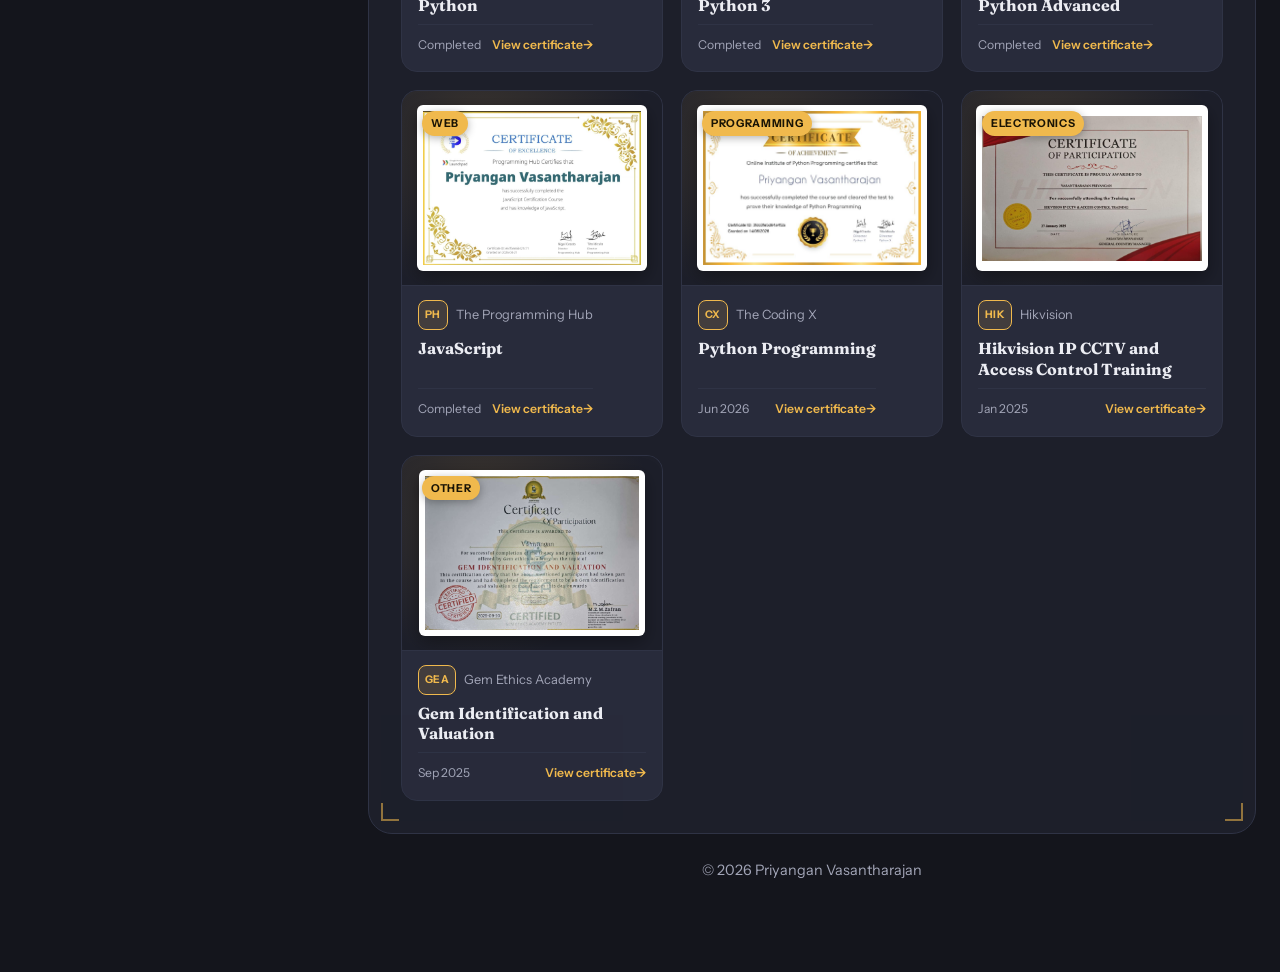
==== commit 53574d5a: "Add Oct 2026 issue date to Google LLM badge Co-Authored-By: Claude Opus 5.5 <noreply@anthropic.com>" ====
--- a/certificates.html
+++ b/certificates.html
@@ -55,7 +55,7 @@
 </main>
 
 </div>
-<script src="data.js?v=2"></script>
-<script src="app.js?v=2"></script>
+<script src="data.js?v=3"></script>
+<script src="app.js?v=3"></script>
 </body>
 </html>
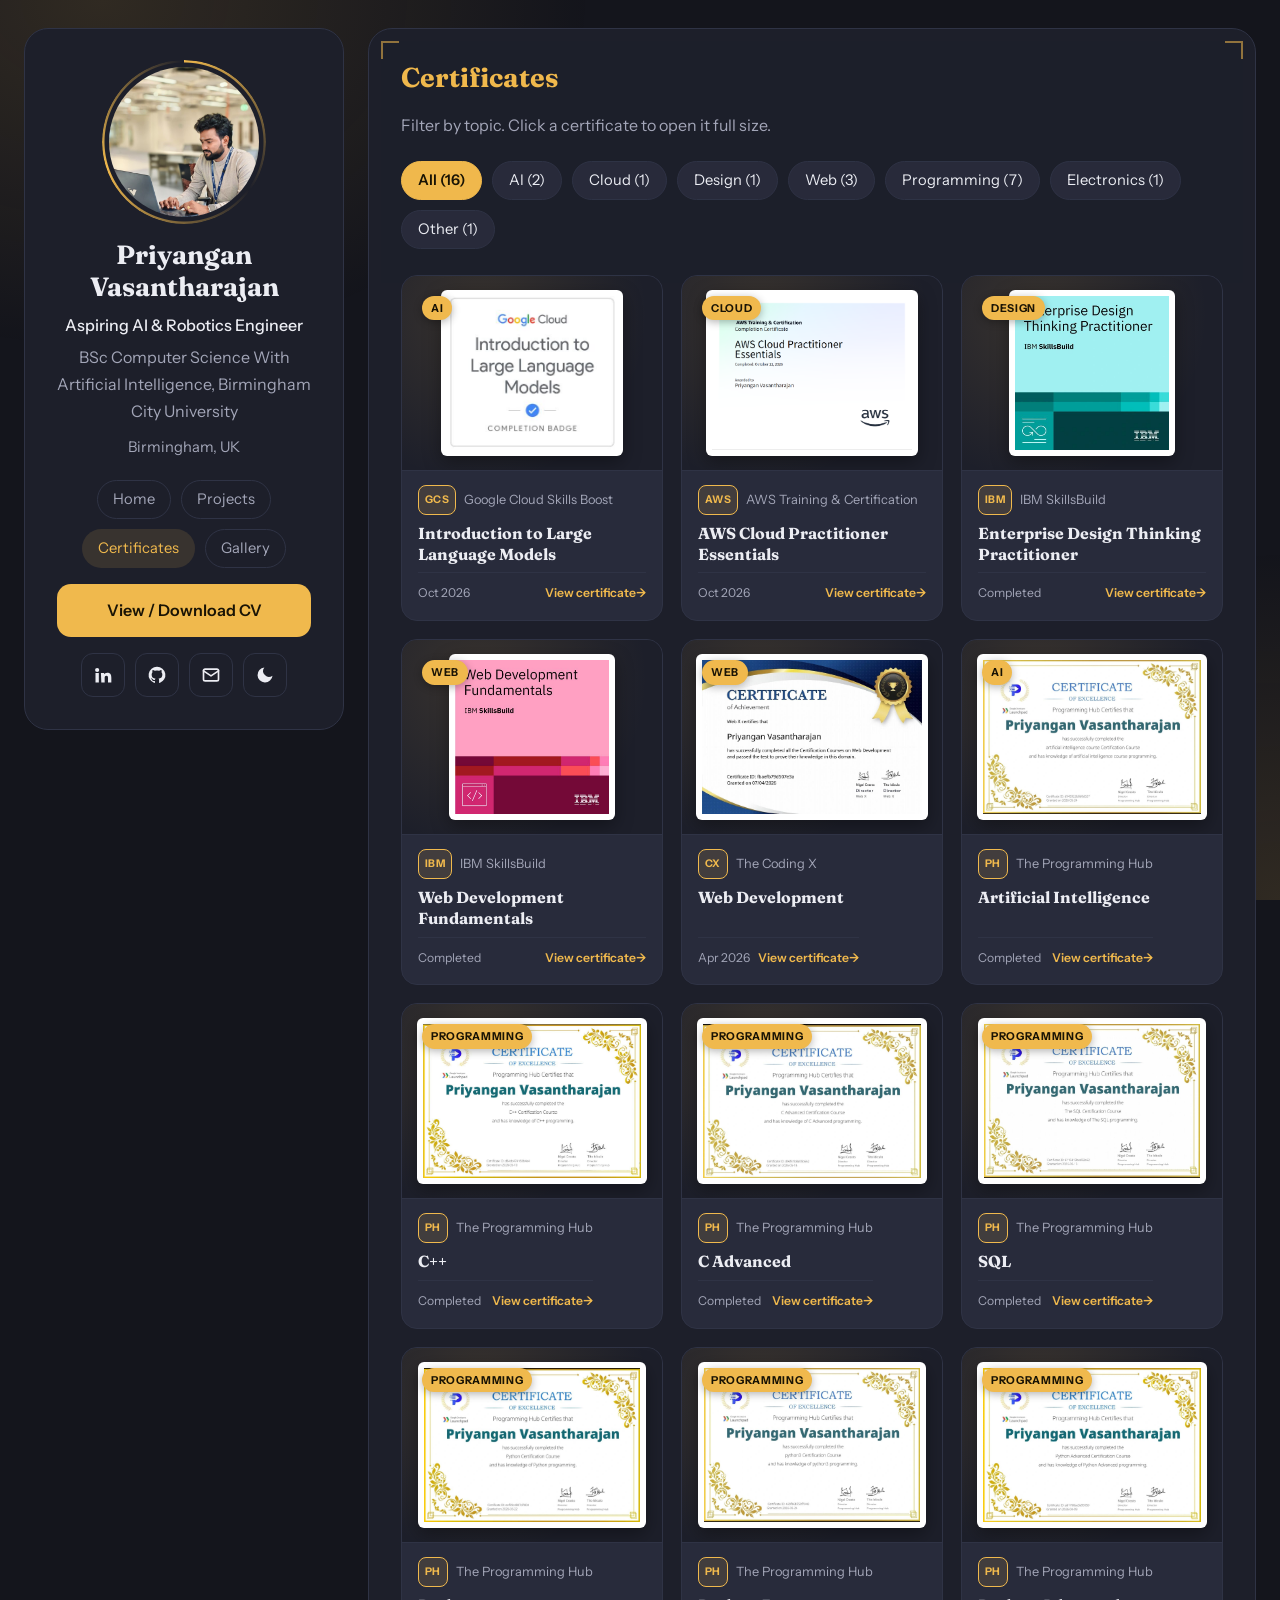
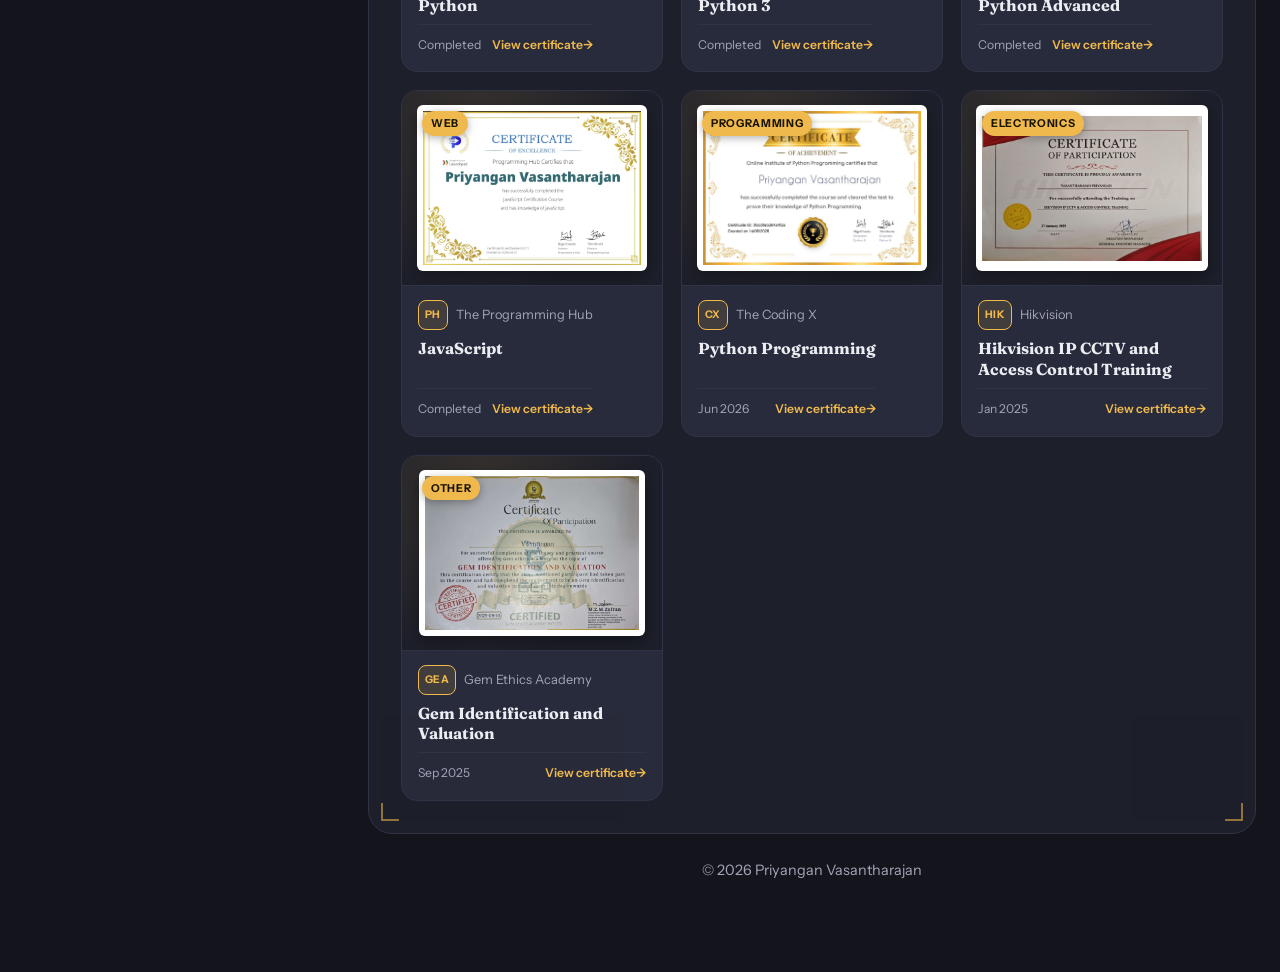
==== commit 554d1e3b: "Add framed company and school logos to experience and education Also add a "Visit website" link to t" ====
--- a/certificates.html
+++ b/certificates.html
@@ -20,7 +20,7 @@
 <link rel="preconnect" href="https://fonts.googleapis.com">
 <link rel="preconnect" href="https://fonts.gstatic.com" crossorigin>
 <link href="https://fonts.googleapis.com/css2?family=Fraunces:opsz,wght@9..144,600;9..144,700&family=Instrument+Sans:wght@400;500;600&display=swap" rel="stylesheet">
-<link rel="stylesheet" href="style.css">
+<link rel="stylesheet" href="style.css?v=3">
 </head>
 <body id="top">
 <div id="bar"></div>
--- a/style.css
+++ b/style.css
@@ -454,6 +454,17 @@
   color: var(--gold);
   margin-bottom: 4px;
 }
+.tl .xp-link {
+  display: inline-block;
+  margin-top: 8px;
+  color: var(--gold);
+  font-size: 0.9rem;
+  text-decoration: none;
+  border-bottom: 1px solid currentColor;
+}
+.tl .xp-link:hover {
+  opacity: 0.8;
+}
 .tl p {
   color: var(--muted);
   max-width: 66ch;
@@ -1585,6 +1596,33 @@
 .xp .tl p {
   font-size: 0.92rem;
 }
+.xp .tl article.has-logo {
+  display: flow-root;
+}
+.xp-logo {
+  float: right;
+  display: grid;
+  place-items: center;
+  width: 104px;
+  height: 72px;
+  margin: 0 0 8px 14px;
+  padding: 8px;
+  background: #fff;
+  border: 2px solid var(--gold);
+  border-radius: 12px;
+  outline: 1px solid var(--line);
+  outline-offset: 3px;
+  box-shadow: 0 8px 20px var(--soft);
+  transition: transform 0.3s;
+}
+.xp-logo img {
+  width: 100%;
+  height: 100%;
+  object-fit: contain;
+}
+.xp .tl article:hover .xp-logo {
+  transform: scale(1.05);
+}
 @media (max-width: 480px) {
   .xp-box {
     padding: 16px 14px 18px;
@@ -1598,11 +1636,24 @@
   .xp .tl article::before {
     left: -29px;
   }
+  .xp-logo {
+    width: 76px;
+    height: 54px;
+    padding: 6px;
+    margin-left: 10px;
+  }
 }
 @media (prefers-reduced-motion: reduce) {
   .xp .tl article,
-  .xp .tl article:hover {
+  .xp .tl article:hover,
+  .xp .tl article:hover .xp-logo {
     transition: none;
     transform: none;
   }
 }
+
+.dc-link {
+  text-decoration: underline;
+  text-decoration-color: var(--gold);
+  text-underline-offset: 3px;
+}
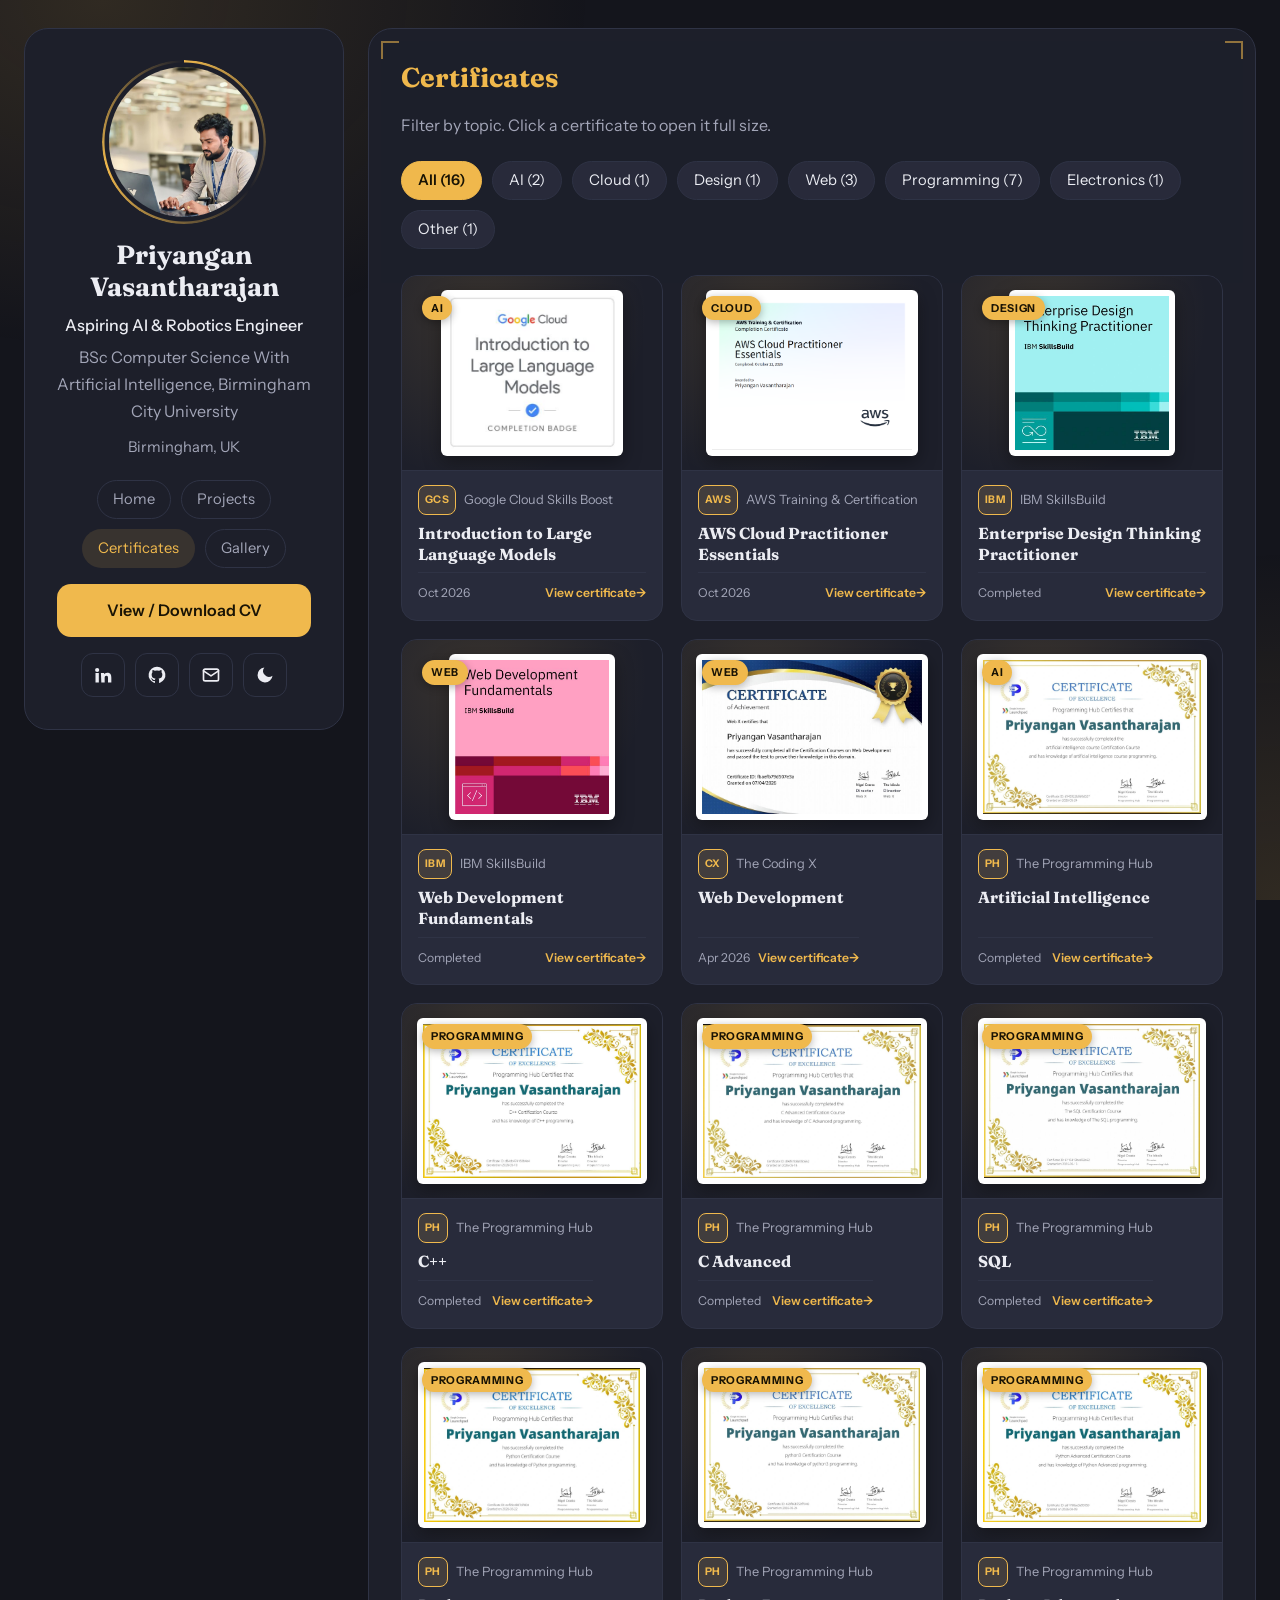
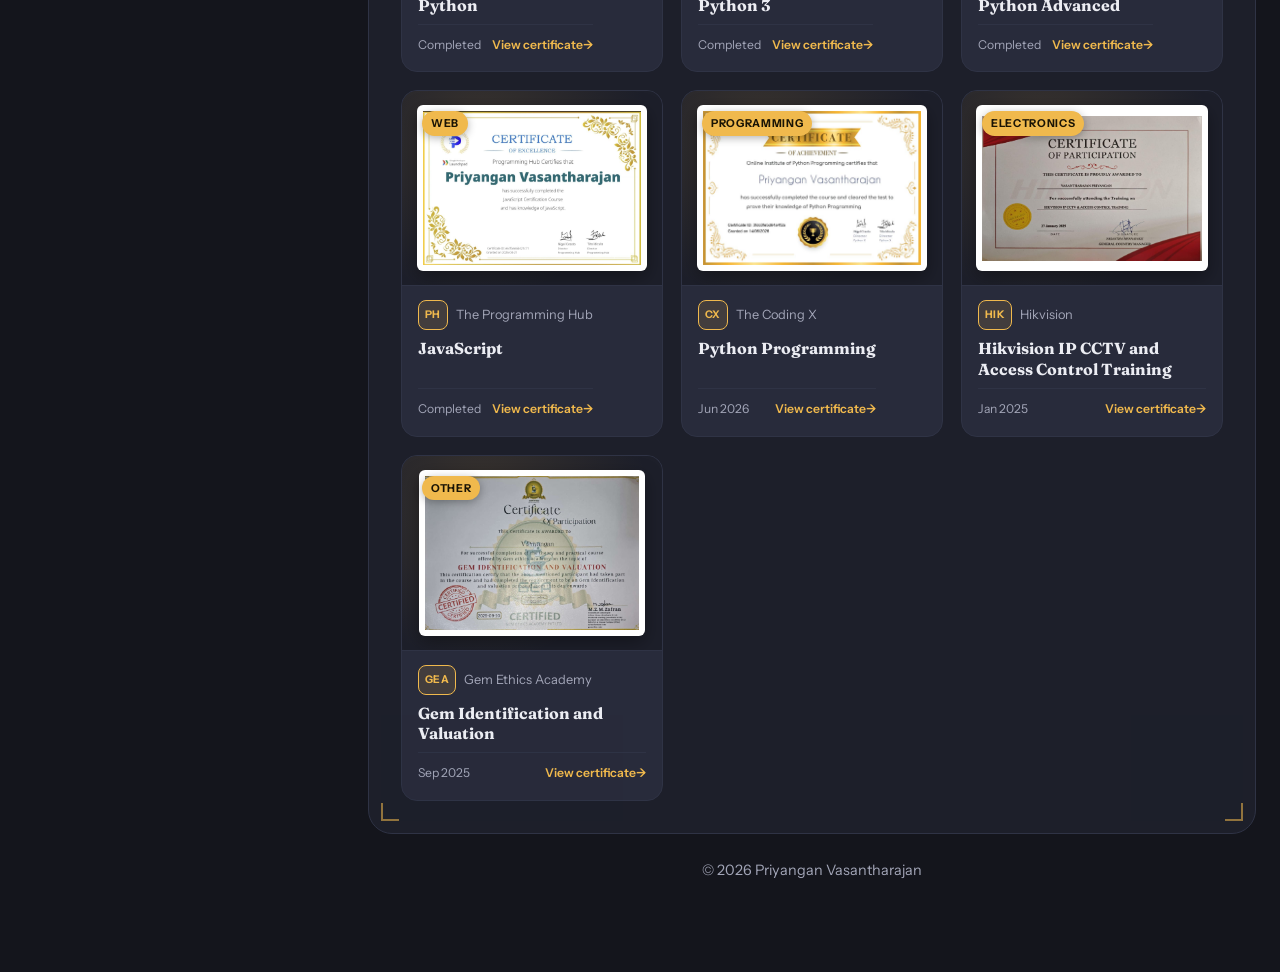
==== commit e8da5f9b: "Use trimmed logos and a smaller, simpler logo frame Crop the whitespace around each logo into images" ====
--- a/certificates.html
+++ b/certificates.html
@@ -20,7 +20,7 @@
 <link rel="preconnect" href="https://fonts.googleapis.com">
 <link rel="preconnect" href="https://fonts.gstatic.com" crossorigin>
 <link href="https://fonts.googleapis.com/css2?family=Fraunces:opsz,wght@9..144,600;9..144,700&family=Instrument+Sans:wght@400;500;600&display=swap" rel="stylesheet">
-<link rel="stylesheet" href="style.css?v=3">
+<link rel="stylesheet" href="style.css?v=4">
 </head>
 <body id="top">
 <div id="bar"></div>
--- a/style.css
+++ b/style.css
@@ -1603,26 +1603,21 @@
   float: right;
   display: grid;
   place-items: center;
-  width: 104px;
-  height: 72px;
-  margin: 0 0 8px 14px;
-  padding: 8px;
+  width: 84px;
+  height: 52px;
+  margin: 0 0 6px 12px;
+  padding: 4px;
   background: #fff;
-  border: 2px solid var(--gold);
-  border-radius: 12px;
-  outline: 1px solid var(--line);
-  outline-offset: 3px;
-  box-shadow: 0 8px 20px var(--soft);
-  transition: transform 0.3s;
+  border: 1px solid var(--gold);
+  border-radius: 8px;
+  overflow: hidden;
 }
 .xp-logo img {
+  display: block;
   width: 100%;
   height: 100%;
   object-fit: contain;
 }
-.xp .tl article:hover .xp-logo {
-  transform: scale(1.05);
-}
 @media (max-width: 480px) {
   .xp-box {
     padding: 16px 14px 18px;
@@ -1637,16 +1632,15 @@
     left: -29px;
   }
   .xp-logo {
-    width: 76px;
-    height: 54px;
-    padding: 6px;
-    margin-left: 10px;
+    width: 66px;
+    height: 42px;
+    padding: 3px;
+    margin-left: 8px;
   }
 }
 @media (prefers-reduced-motion: reduce) {
   .xp .tl article,
-  .xp .tl article:hover,
-  .xp .tl article:hover .xp-logo {
+  .xp .tl article:hover {
     transition: none;
     transform: none;
   }
